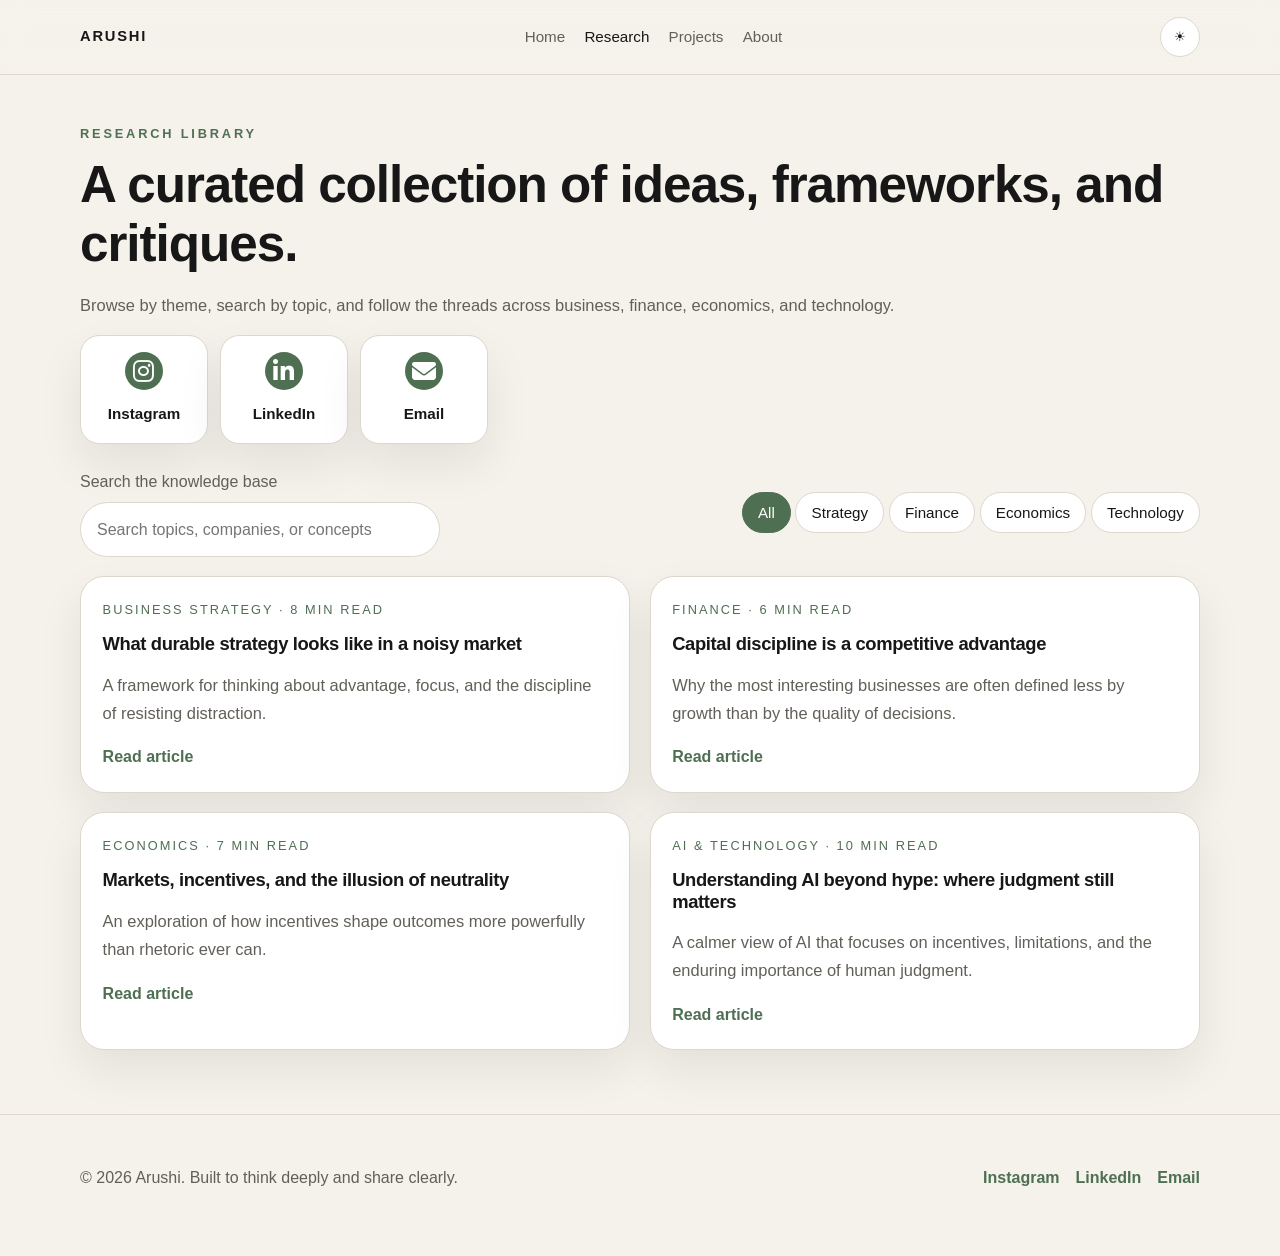
==== research.html @ c6b83775 "Publish updated portfolio site with current static pages" ====
<!DOCTYPE html>
<html lang="en" data-theme="light">
  <head>
    <meta charset="UTF-8" />
    <meta name="viewport" content="width=device-width, initial-scale=1.0" />
    <title>Research | Arushi</title>
    <link rel="stylesheet" href="https://cdnjs.cloudflare.com/ajax/libs/font-awesome/6.5.1/css/all.min.css" />
    <link rel="stylesheet" href="styles.css" />
  </head>
  <body>
    <header class="site-header">
      <div class="container nav-shell">
        <a class="brand" href="index.html">Arushi</a>
        <nav class="site-nav" aria-label="Main navigation">
          <a href="index.html">Home</a>
          <a href="research.html" class="active">Research</a>
          <a href="projects.html">Projects</a>
          <a href="about.html">About</a>
        </nav>
        <button class="theme-toggle" type="button" aria-label="Toggle color theme">
          <span class="theme-toggle__icon">☀︎</span>
        </button>
      </div>
    </header>

    <main class="page-shell">
      <section class="container about-intro">
        <p class="eyebrow">Research Library</p>
        <h1>A curated collection of ideas, frameworks, and critiques.</h1>
        <p class="page-lead">
          Browse by theme, search by topic, and follow the threads across business, finance,
          economics, and technology.
        </p>
        <div class="contact-strip" aria-label="Social links">
          <a class="contact-pill" href="https://www.instagram.com/okayaruushi" target="_blank" rel="noreferrer"><i class="fab fa-instagram" aria-hidden="true"></i>Instagram</a>
          <a class="contact-pill" href="https://www.linkedin.com/in/arushikabra21" target="_blank" rel="noreferrer"><i class="fab fa-linkedin-in" aria-hidden="true"></i>LinkedIn</a>
          <a class="contact-pill" href="mailto:arushikabra21@gmail.com"><i class="fas fa-envelope" aria-hidden="true"></i>Email</a>
        </div>
      </section>

      <section class="container research-toolbar">
        <label class="search-box" for="search-input">
          <span>Search the knowledge base</span>
          <input id="search-input" type="search" placeholder="Search topics, companies, or concepts" />
        </label>
        <div class="filter-row" aria-label="Category filters">
          <button class="chip is-active" data-filter="all">All</button>
          <button class="chip" data-filter="Strategy">Strategy</button>
          <button class="chip" data-filter="Finance">Finance</button>
          <button class="chip" data-filter="Economics">Economics</button>
          <button class="chip" data-filter="Technology">Technology</button>
        </div>
      </section>

      <section class="container card-grid card-grid--2" id="research-list">
        <article class="card card--plain" data-category="Strategy" data-search="strategy durable advantage capital allocation">
          <div class="card__meta">Business Strategy · 8 min read</div>
          <h3>What durable strategy looks like in a noisy market</h3>
          <p>A framework for thinking about advantage, focus, and the discipline of resisting distraction.</p>
          <a href="article.html">Read article</a>
        </article>
        <article class="card card--plain" data-category="Finance" data-search="finance capital discipline valuation">
          <div class="card__meta">Finance · 6 min read</div>
          <h3>Capital discipline is a competitive advantage</h3>
          <p>Why the most interesting businesses are often defined less by growth than by the quality of decisions.</p>
          <a href="article.html">Read article</a>
        </article>
        <article class="card card--plain" data-category="Economics" data-search="economics incentives institutions markets">
          <div class="card__meta">Economics · 7 min read</div>
          <h3>Markets, incentives, and the illusion of neutrality</h3>
          <p>An exploration of how incentives shape outcomes more powerfully than rhetoric ever can.</p>
          <a href="article.html">Read article</a>
        </article>
        <article class="card card--plain" data-category="Technology" data-search="technology ai judgment hype">
          <div class="card__meta">AI & Technology · 10 min read</div>
          <h3>Understanding AI beyond hype: where judgment still matters</h3>
          <p>A calmer view of AI that focuses on incentives, limitations, and the enduring importance of human judgment.</p>
          <a href="article.html">Read article</a>
        </article>
      </section>
    </main>

    <footer class="site-footer">
      <div class="container footer-shell">
        <p>© 2026 Arushi. Built to think deeply and share clearly.</p>
        <div class="footer-links" aria-label="Contact links">
          <a href="https://www.instagram.com/okayaruushi" target="_blank" rel="noreferrer">Instagram</a>
          <a href="https://www.linkedin.com/in/arushikabra21" target="_blank" rel="noreferrer">LinkedIn</a>
          <a href="mailto:arushikabra21@gmail.com">Email</a>
        </div>
      </div>
    </footer>

    <script src="script.js"></script>
  </body>
</html>
---- styles.css ----
:root {
  color-scheme: light;
  --bg: #f5f2eb;
  --bg-elevated: #fdfcf8;
  --surface: #ffffff;
  --surface-2: #efebe4;
  --text: #171717;
  --muted: #625f58;
  --border: #ddd7cd;
  --accent: #4f6f52;
  --shadow: 0 20px 45px rgba(23, 23, 23, 0.08);
  --radius: 24px;
  --radius-sm: 14px;
  --max-width: 1120px;
}

:root[data-theme="dark"] {
  color-scheme: dark;
  --bg: #101113;
  --bg-elevated: #171a1f;
  --surface: #1b1f24;
  --surface-2: #22272d;
  --text: #f2efe8;
  --muted: #b7b2a7;
  --border: #2f343c;
  --accent: #8bb28f;
  --shadow: 0 20px 45px rgba(0, 0, 0, 0.35);
}

* {
  box-sizing: border-box;
}

html {
  scroll-behavior: smooth;
}

body {
  margin: 0;
  font-family: Inter, "Segoe UI", Roboto, Helvetica, Arial, sans-serif;
  background: var(--bg);
  color: var(--text);
  line-height: 1.7;
  transition: background 0.25s ease, color 0.25s ease;
}

a {
  color: inherit;
  text-decoration: none;
}

img {
  max-width: 100%;
}

.skip-link {
  position: absolute;
  left: -999px;
  top: 0;
  background: var(--accent);
  color: white;
  padding: 0.75rem 1rem;
  z-index: 100;
}

.skip-link:focus {
  left: 1rem;
  top: 1rem;
}

.container {
  width: min(var(--max-width), calc(100% - 2rem));
  margin: 0 auto;
}

.site-header {
  position: sticky;
  top: 0;
  z-index: 10;
  backdrop-filter: blur(14px);
  background: color-mix(in srgb, var(--bg) 78%, transparent);
  border-bottom: 1px solid var(--border);
}

.nav-shell,
.footer-shell {
  display: flex;
  align-items: center;
  justify-content: space-between;
  padding: 1.05rem 0;
}

.brand {
  font-weight: 700;
  letter-spacing: 0.12em;
  text-transform: uppercase;
  font-size: 0.92rem;
}

.site-nav {
  display: flex;
  gap: 1.2rem;
}

.site-nav a {
  color: var(--muted);
  font-size: 0.95rem;
}

.site-nav a.active,
.site-nav a:hover {
  color: var(--text);
}

.theme-toggle {
  border: 1px solid var(--border);
  background: var(--surface);
  color: var(--text);
  border-radius: 999px;
  width: 2.5rem;
  height: 2.5rem;
  cursor: pointer;
}

.hero {
  padding: 5.5rem 0 4rem;
}

.hero__grid {
  display: grid;
  grid-template-columns: 1.6fr 0.9fr;
  gap: 2rem;
  align-items: center;
}

.eyebrow {
  margin: 0 0 0.75rem;
  font-size: 0.8rem;
  font-weight: 700;
  letter-spacing: 0.22em;
  text-transform: uppercase;
  color: var(--accent);
}

h1,
h2,
h3 {
  line-height: 1.15;
  letter-spacing: -0.02em;
}

h1 {
  font-size: clamp(2.2rem, 4vw, 3.5rem);
  margin: 0 0 1rem;
}

h2 {
  font-size: clamp(1.5rem, 2.2vw, 2rem);
  margin: 0 0 0.8rem;
}

h3 {
  font-size: 1.15rem;
  margin: 0 0 0.6rem;
}

.hero__text,
.page-lead,
.card p,
.content-card p,
.article-content p,
.timeline__item p {
  color: var(--muted);
  font-size: 1.03rem;
}

.hero__actions {
  display: flex;
  flex-wrap: wrap;
  gap: 0.9rem;
  margin: 1.6rem 0 1.2rem;
}

.button {
  display: inline-flex;
  align-items: center;
  justify-content: center;
  border-radius: 999px;
  padding: 0.85rem 1.2rem;
  font-weight: 600;
  transition: transform 0.2s ease, background 0.2s ease;
}

.button:hover {
  transform: translateY(-1px);
}

.button--primary {
  background: var(--accent);
  color: white;
}

.button--ghost {
  border: 1px solid var(--border);
  background: transparent;
}

.hero__meta {
  display: flex;
  flex-wrap: wrap;
  gap: 0.75rem;
  color: var(--muted);
  font-size: 0.95rem;
}

.contact-strip {
  display: flex;
  flex-wrap: wrap;
  gap: 0.75rem;
  margin-top: 1rem;
}

.contact-pill {
  display: inline-flex;
  flex-direction: column;
  align-items: center;
  gap: 0.65rem;
  padding: 1rem 1.1rem;
  border: 1px solid var(--border);
  border-radius: 1.2rem;
  background: var(--surface);
  color: var(--text);
  font-size: 0.95rem;
  font-weight: 600;
  box-shadow: var(--shadow);
  transition: transform 0.2s ease, box-shadow 0.2s ease, border-color 0.2s ease, background 0.2s ease, color 0.2s ease;
  text-align: center;
  min-width: 8rem;
}

.contact-pill:hover {
  transform: translateY(-2px);
  box-shadow: 0 14px 30px rgba(23, 23, 23, 0.14);
  border-color: var(--accent);
  background: var(--accent);
  color: white;
}

.contact-pill:hover i {
  background: rgba(255, 255, 255, 0.95);
  color: var(--accent);
}

.contact-pill i {
  display: inline-grid;
  place-items: center;
  width: 2.4rem;
  height: 2.4rem;
  border-radius: 50%;
  background: var(--accent);
  color: white;
  font-size: 24px;
  transition: background 0.2s ease, color 0.2s ease;
}

.hero__card,
.card,
.content-card,
.cta-banner,
.article-toc,
.highlight-box {
  background: var(--surface);
  border: 1px solid var(--border);
  border-radius: var(--radius);
  box-shadow: var(--shadow);
}

.hero__card {
  padding: 1.5rem;
}

.section {
  padding: 3rem 0;
}

.section--muted {
  background: var(--bg-elevated);
  padding: 3.5rem 0;
}

.section-heading {
  margin-bottom: 1.5rem;
}

.card-grid {
  display: grid;
  gap: 1.2rem;
}

.card-grid--3 {
  grid-template-columns: repeat(3, minmax(0, 1fr));
}

.card-grid--2 {
  grid-template-columns: repeat(2, minmax(0, 1fr));
}

.card {
  padding: 1.35rem;
}

.card__meta {
  font-size: 0.8rem;
  letter-spacing: 0.16em;
  text-transform: uppercase;
  color: var(--accent);
  margin-bottom: 0.8rem;
}

.card a {
  color: var(--accent);
  font-weight: 600;
}

.category-grid {
  display: flex;
  flex-wrap: wrap;
  gap: 0.8rem;
}

.category-pill,
.chip {
  border: 1px solid var(--border);
  background: var(--surface);
  color: var(--text);
  border-radius: 999px;
  padding: 0.7rem 0.95rem;
  font-size: 0.95rem;
}

.chip.is-active {
  background: var(--accent);
  color: white;
  border-color: var(--accent);
}

.timeline {
  display: grid;
  gap: 1rem;
}

.timeline__item {
  padding: 1.1rem 1.2rem;
  border-left: 2px solid var(--accent);
  background: var(--surface);
  border-radius: 0 16px 16px 0;
}

.cta-banner {
  padding: 2rem;
  display: flex;
  align-items: center;
  justify-content: space-between;
  gap: 1rem;
}

.page-shell {
  padding: 3rem 0 4rem;
}

.about-intro {
  padding-bottom: 1.5rem;
}

.content-grid {
  display: grid;
  grid-template-columns: repeat(2, minmax(0, 1fr));
  gap: 1.2rem;
}

.content-card {
  padding: 1.4rem;
}

.research-toolbar {
  display: flex;
  flex-wrap: wrap;
  justify-content: space-between;
  gap: 1rem;
  align-items: center;
  margin-bottom: 1.2rem;
}

.search-box {
  display: flex;
  flex-direction: column;
  gap: 0.45rem;
  color: var(--muted);
  min-width: min(100%, 360px);
}

.search-box input {
  border: 1px solid var(--border);
  background: var(--surface);
  color: var(--text);
  border-radius: 999px;
  padding: 0.8rem 1rem;
  font: inherit;
}

.article-shell {
  padding-bottom: 3rem;
}

.reading-progress {
  position: sticky;
  top: 0;
  height: 3px;
  background: linear-gradient(90deg, var(--accent), transparent);
  transform-origin: left;
  transform: scaleX(0);
  z-index: 20;
}

.article-header {
  padding: 3rem 0 1.4rem;
}

.article-meta {
  display: flex;
  flex-wrap: wrap;
  gap: 0.8rem;
  color: var(--muted);
  font-size: 0.95rem;
}

.article-layout {
  display: grid;
  grid-template-columns: 250px minmax(0, 1fr);
  gap: 1.5rem;
  align-items: start;
}

.article-toc {
  padding: 1.1rem;
  position: sticky;
  top: 4rem;
}

.article-toc nav {
  display: flex;
  flex-direction: column;
  gap: 0.6rem;
  margin-top: 0.6rem;
}

.article-toc a {
  color: var(--muted);
}

.article-content {
  max-width: 720px;
}

.article-content .lead {
  font-size: 1.16rem;
  color: var(--text);
}

blockquote {
  border-left: 3px solid var(--accent);
  margin: 1.4rem 0;
  padding: 0.9rem 1.1rem;
  color: var(--muted);
  background: var(--surface-2);
  border-radius: 0 12px 12px 0;
}

.highlight-box {
  padding: 1rem 1.1rem;
  margin: 1.2rem 0;
}

.related-section {
  padding-top: 1.3rem;
}

.related-nav {
  display: flex;
  justify-content: space-between;
  margin-bottom: 1rem;
  color: var(--accent);
}

.site-footer {
  border-top: 1px solid var(--border);
  padding: 1rem 0 2rem;
  color: var(--muted);
}

.footer-links {
  display: flex;
  flex-wrap: wrap;
  gap: 1rem;
}

.footer-links a {
  color: var(--accent);
  font-weight: 600;
}

@media (max-width: 900px) {
  .hero__grid,
  .content-grid,
  .card-grid--3,
  .card-grid--2,
  .article-layout {
    grid-template-columns: 1fr;
  }

  .article-toc {
    position: static;
  }
}

@media (max-width: 640px) {
  .nav-shell,
  .footer-shell,
  .cta-banner,
  .related-nav {
    flex-direction: column;
    align-items: flex-start;
  }

  .site-nav {
    gap: 0.8rem;
    flex-wrap: wrap;
  }

  .hero {
    padding-top: 3rem;
  }

  .hero__actions {
    flex-direction: column;
    align-items: stretch;
  }

  .section {
    padding: 2.4rem 0;
  }
}
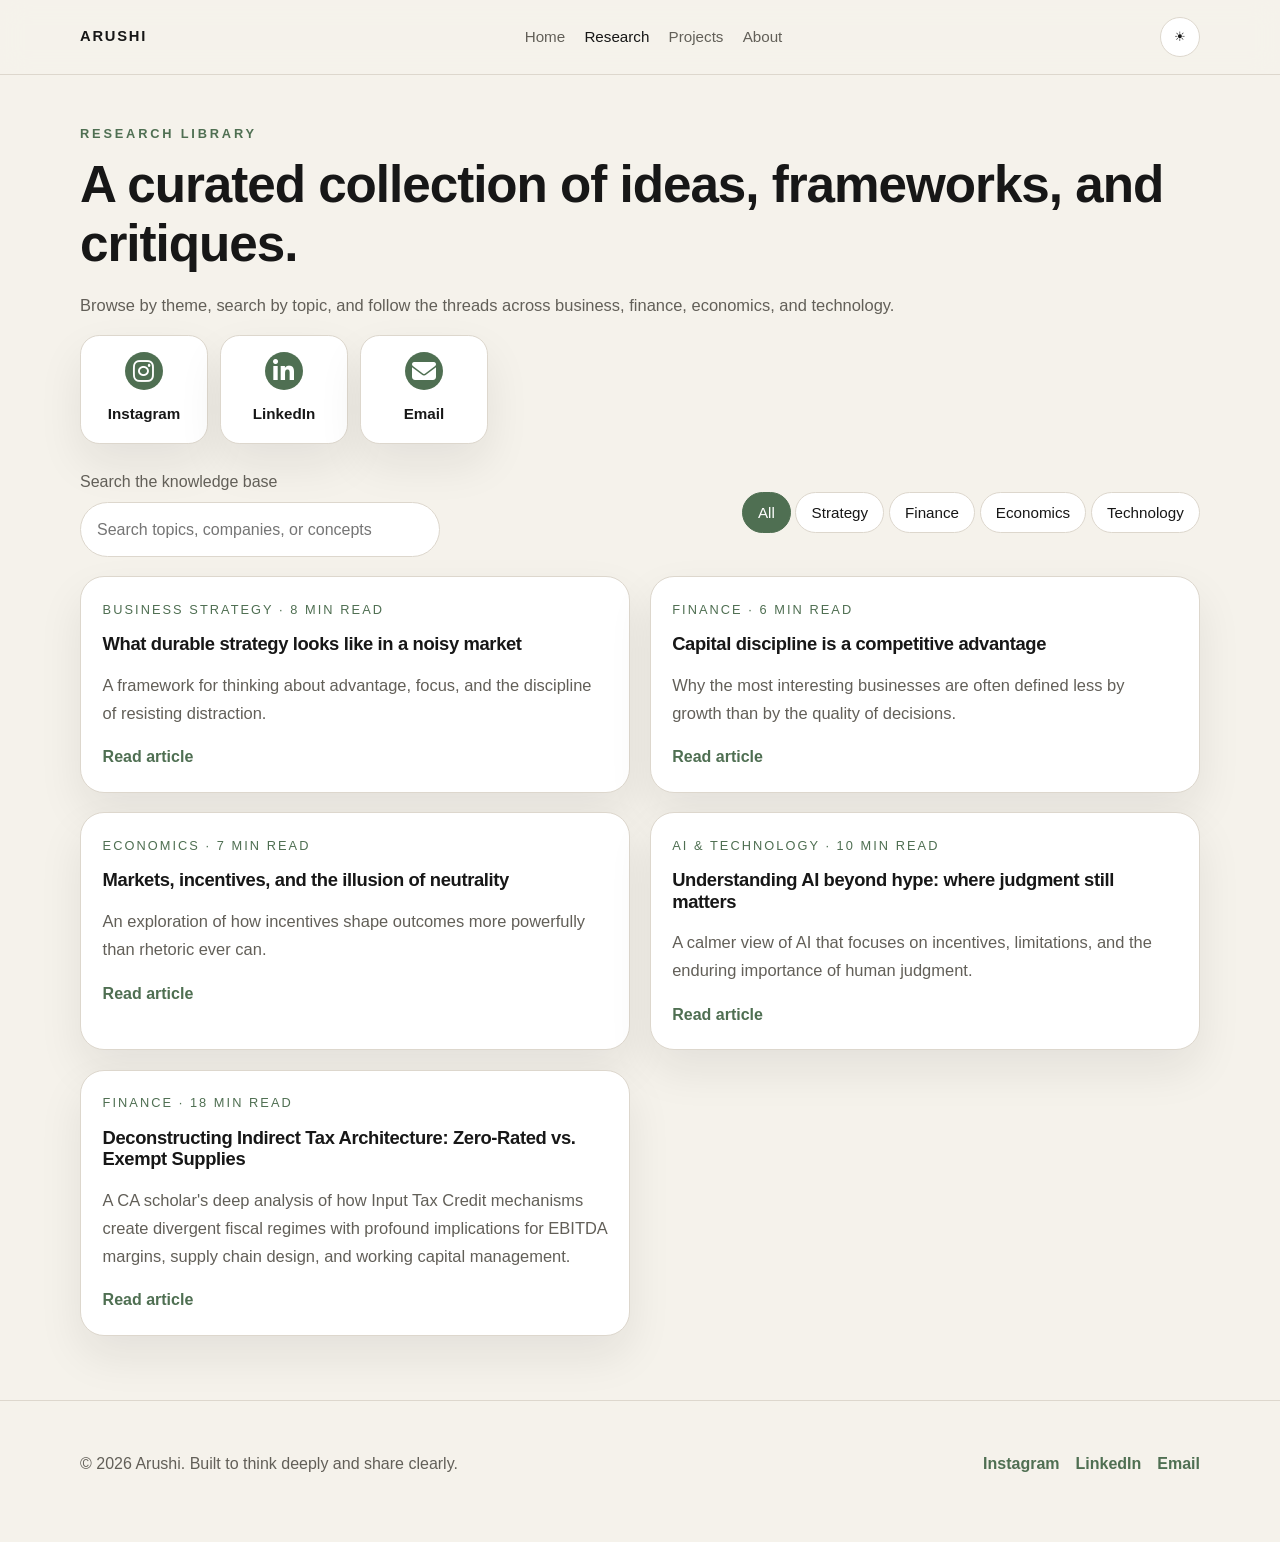
==== commit f1669e2f: "Add new research: Deconstructing Indirect Tax Architecture - Zero-Rated vs. Exempt Supplies" ====
--- a/research.html
+++ b/research.html
@@ -77,6 +77,12 @@
           <p>A calmer view of AI that focuses on incentives, limitations, and the enduring importance of human judgment.</p>
           <a href="article.html">Read article</a>
         </article>
+        <article class="card card--plain" data-category="Finance" data-search="indirect tax architecture zero-rated exempt supplies input tax credit itc gst vat value added tax">
+          <div class="card__meta">Finance · 18 min read</div>
+          <h3>Deconstructing Indirect Tax Architecture: Zero-Rated vs. Exempt Supplies</h3>
+          <p>A CA scholar's deep analysis of how Input Tax Credit mechanisms create divergent fiscal regimes with profound implications for EBITDA margins, supply chain design, and working capital management.</p>
+          <a href="article.html">Read article</a>
+        </article>
       </section>
     </main>
 
